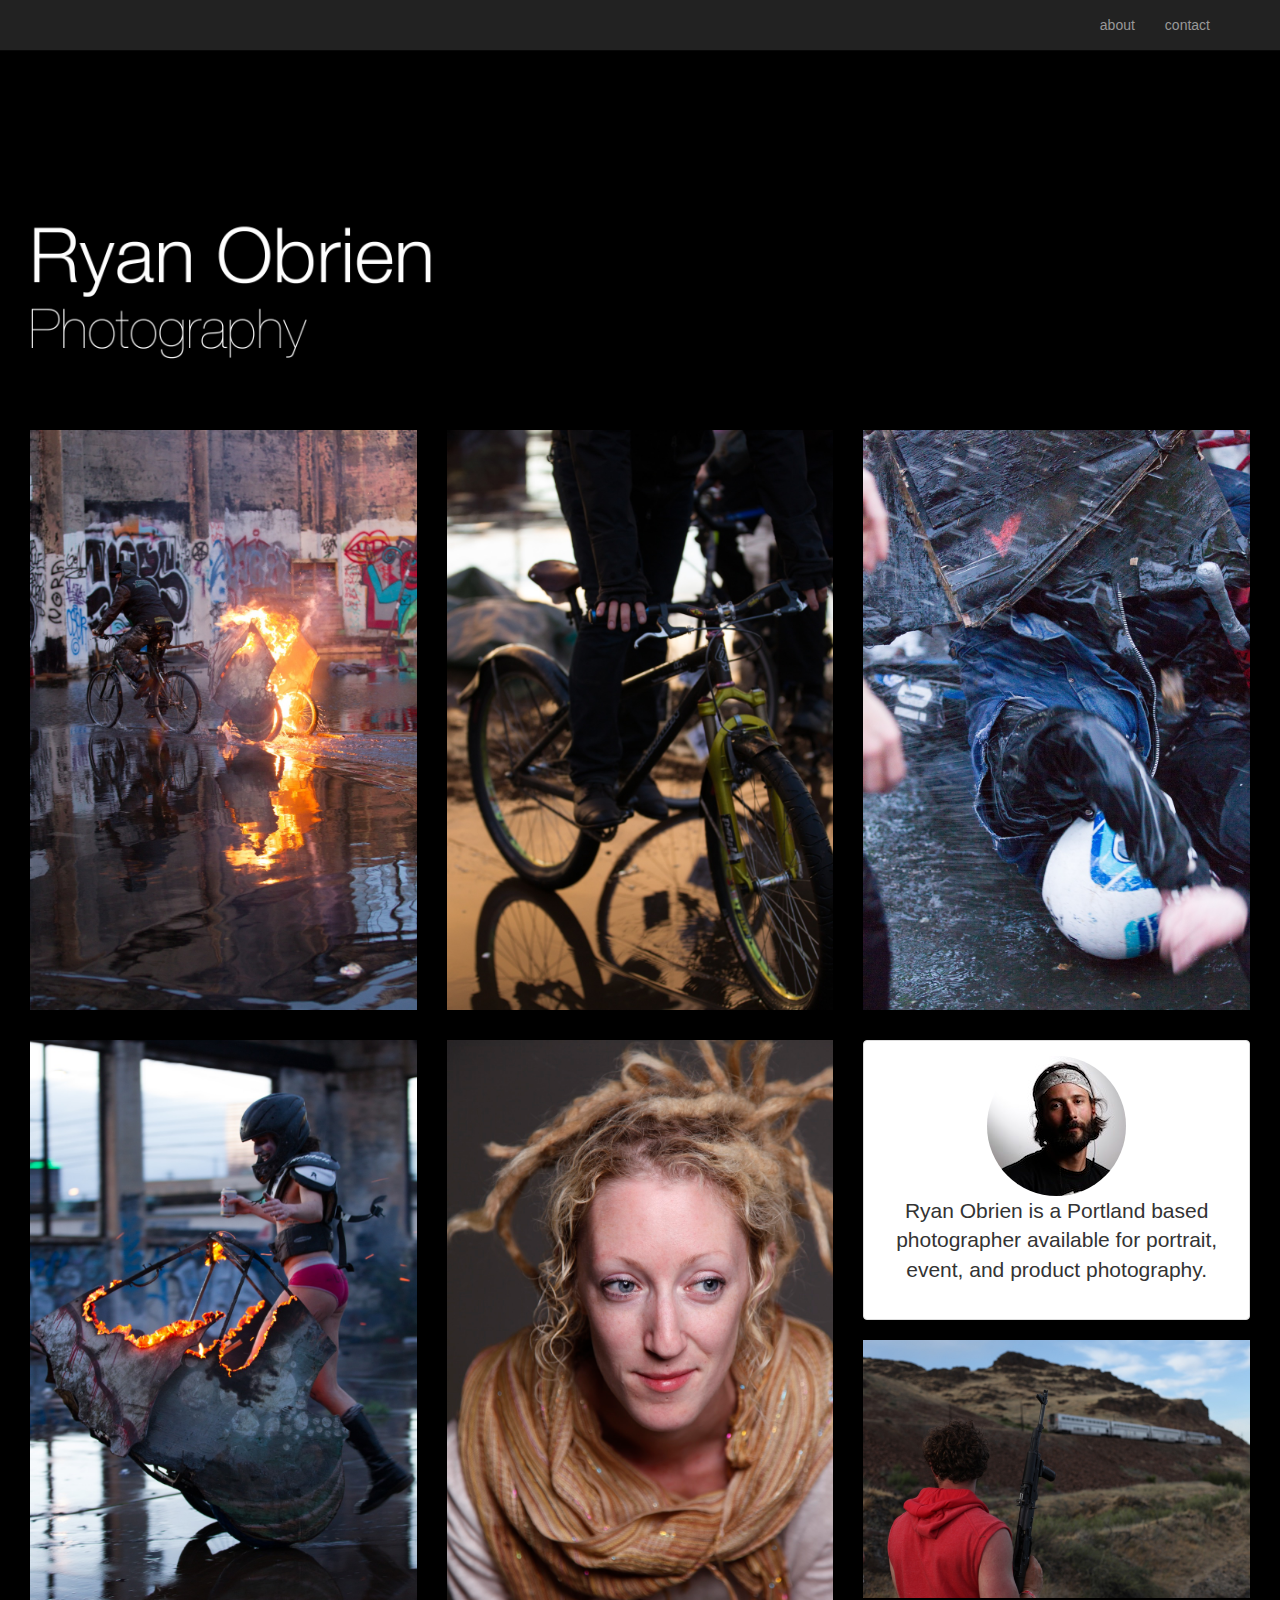
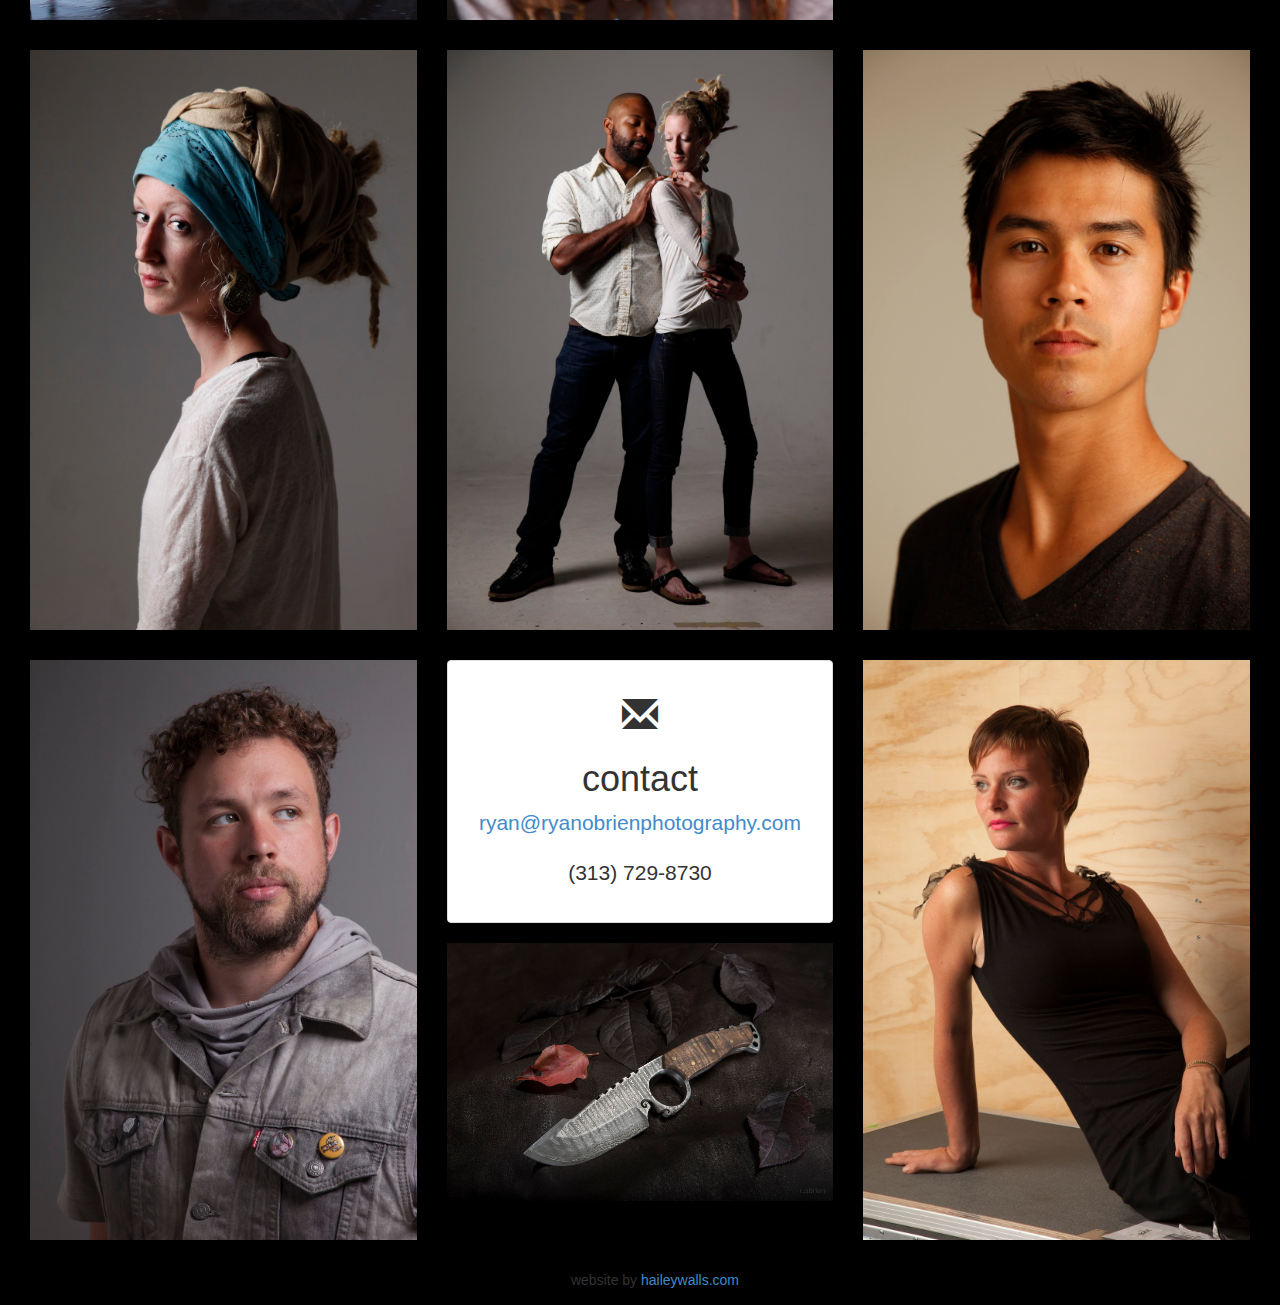
==== RyanObrienWebsite/index.html @ baf0b982 "didn't catch all case issues before" ====
<!DOCTYPE html>
<html lang="en">

<style type="text/css">


#header {
	background-image: url('images/header.jpg');
    background-size: cover;
    background-repeat: no-repeat;
    width: 100%;
   	background-position: 50% 50%;
   	margin-bottom: 15px;
   	position: relative;
}
#headerheight{
	height: 400px;
}
#header img{
	position: absolute;
	bottom: 0px;
}
#galleryimg{
	margin-bottom: 15px;
	margin-top: 15px;
}
body { background: #000000 !important;}

#footer{
	margin: 15px;
}


</style>

<head>

    <script src="https://ajax.googleapis.com/ajax/libs/jquery/1.11.0/jquery.min.js"></script>
    <script src="js/bootstrap.min.js"></script>
    <script type="text/javascript" media="only screen and (min-device-width: 481px)" src="js/smoothscroll.js"></script>
    <meta charset="utf-8">
    <meta http-equiv="X-UA-Compatible" content="IE=edge">
    <meta name="viewport" content="width=device-width, initial-scale=1">
    <link href="css/bootstrap.min.css" rel="stylesheet">


</head>
<body>

<nav class="navbar navbar-default navbar-fixed-top navbar-inverse" role="navigation">
  <div class="container">
     <ul class="nav navbar-nav navbar-right">
        <li><a href="#about" class="smoothScroll">about</a></li>
        <li><a href="#contact" class="smoothScroll">contact</a></li>
    </ul>
  </div>
</nav>

<div class="container-fluid">
	<div class="row">
		<div id="header">
			<div id="headerheight">
				<img src="images/ryanobrienlogo.png" height="200">
			</div>
		</div>
	</div>

	<div class="row">
		<div class="container-fluid">
			<div id="galleryimg" class="col-md-4">
				<img src="images/gallery1.jpg" class="img-responsive">
			</div>
			<div id="galleryimg" class="col-md-4">
				<img src="images/gallery2.jpg" class="img-responsive">
			</div>	
			<div id="galleryimg" class="col-md-4">
				<img src="images/gallery3.jpg" class="img-responsive">
			</div>	
		</div>	
	</div>

	<div class="row">
		<div class="container-fluid">
			<div id="galleryimg" class="col-md-4">
				<img src="images/gallery4.jpg" class="img-responsive">
			</div>	
			<div id="galleryimg" class="col-md-4">
				<img src="images/gallery5.jpg" class="img-responsive">
			</div>	
			<div id="galleryimg" class="col-md-4">
				<div class="panel panel-default">
					<div id="about" class="panel-body text-center">
						<img src="images/aboutphoto.JPG" class="img-circle">
   						<p class="lead">Ryan Obrien is a Portland based photographer available for portrait, event, and product photography.</p>
 					 </div>
				</div>
				<img src="images/gallery11.JPG" class="img-responsive"> 
			</div>
		</div>	
	</div>		
	<div class="row">
		<div class="container-fluid">	
			<div id="galleryimg" class="col-md-4">
				<img src="images/gallery6.JPG" class="img-responsive">
			</div>		
			<div id="galleryimg" class="col-md-4">
				<img src="images/gallery7.JPG" class="img-responsive">
			</div>	
			<div id="galleryimg" class="col-md-4">
				<img src="images/gallery8.JPG" class="img-responsive">
			</div>	
		</div>	
	</div>							
	<div class="row">
		<div class="container-fluid">	
			<div id="galleryimg" class="col-md-4">
				<img src="images/gallery9.jpg" class="img-responsive">
			</div>		
			<div id="galleryimg" class="col-md-4">
				<div class="panel panel-default">
					<div id="contact" class="panel-body text-center">
						<h1><span class="glyphicon glyphicon-envelope"></span></h1>
   						<h1>contact</h1>
   						<p class="lead"><a href="mailto:ryan@ryanobrienphotography.com">ryan@ryanobrienphotography.com</a></p>
   						<p class="lead">(313) 729-8730</p> 
 					 </div>
				</div>
				<img src="images/gallery12.jpg" class="img-responsive"> 
			</div>
			<div id="galleryimg" class="col-md-4">
				<img src="images/gallery14.jpg" class="img-responsive">
			</div>	
		</div>	
	</div>	
	<div class="row">			
		<div id="footer" class="col-md-12 text-center">website by <a href="http://www.haileywalls.com">haileywalls.com</a></div>
	</div>
	
</div>
</div>



</body>
</html>
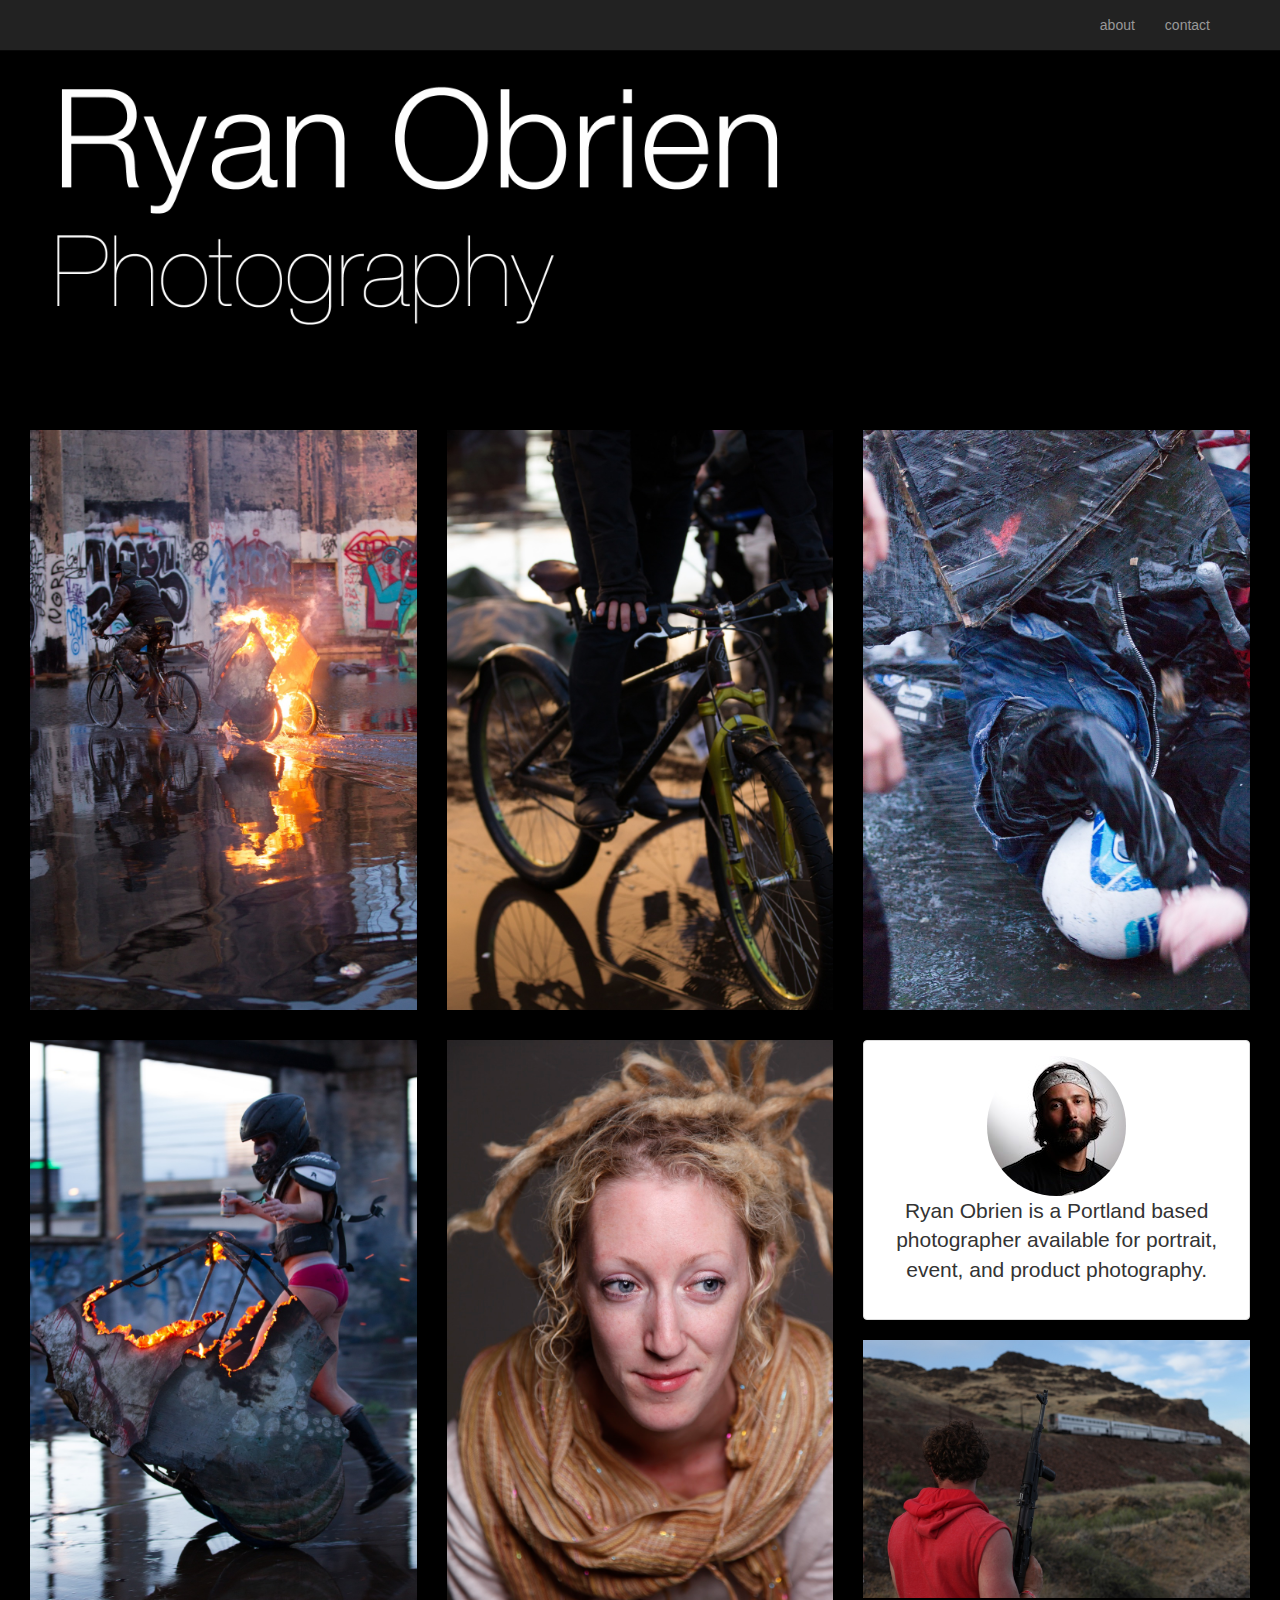
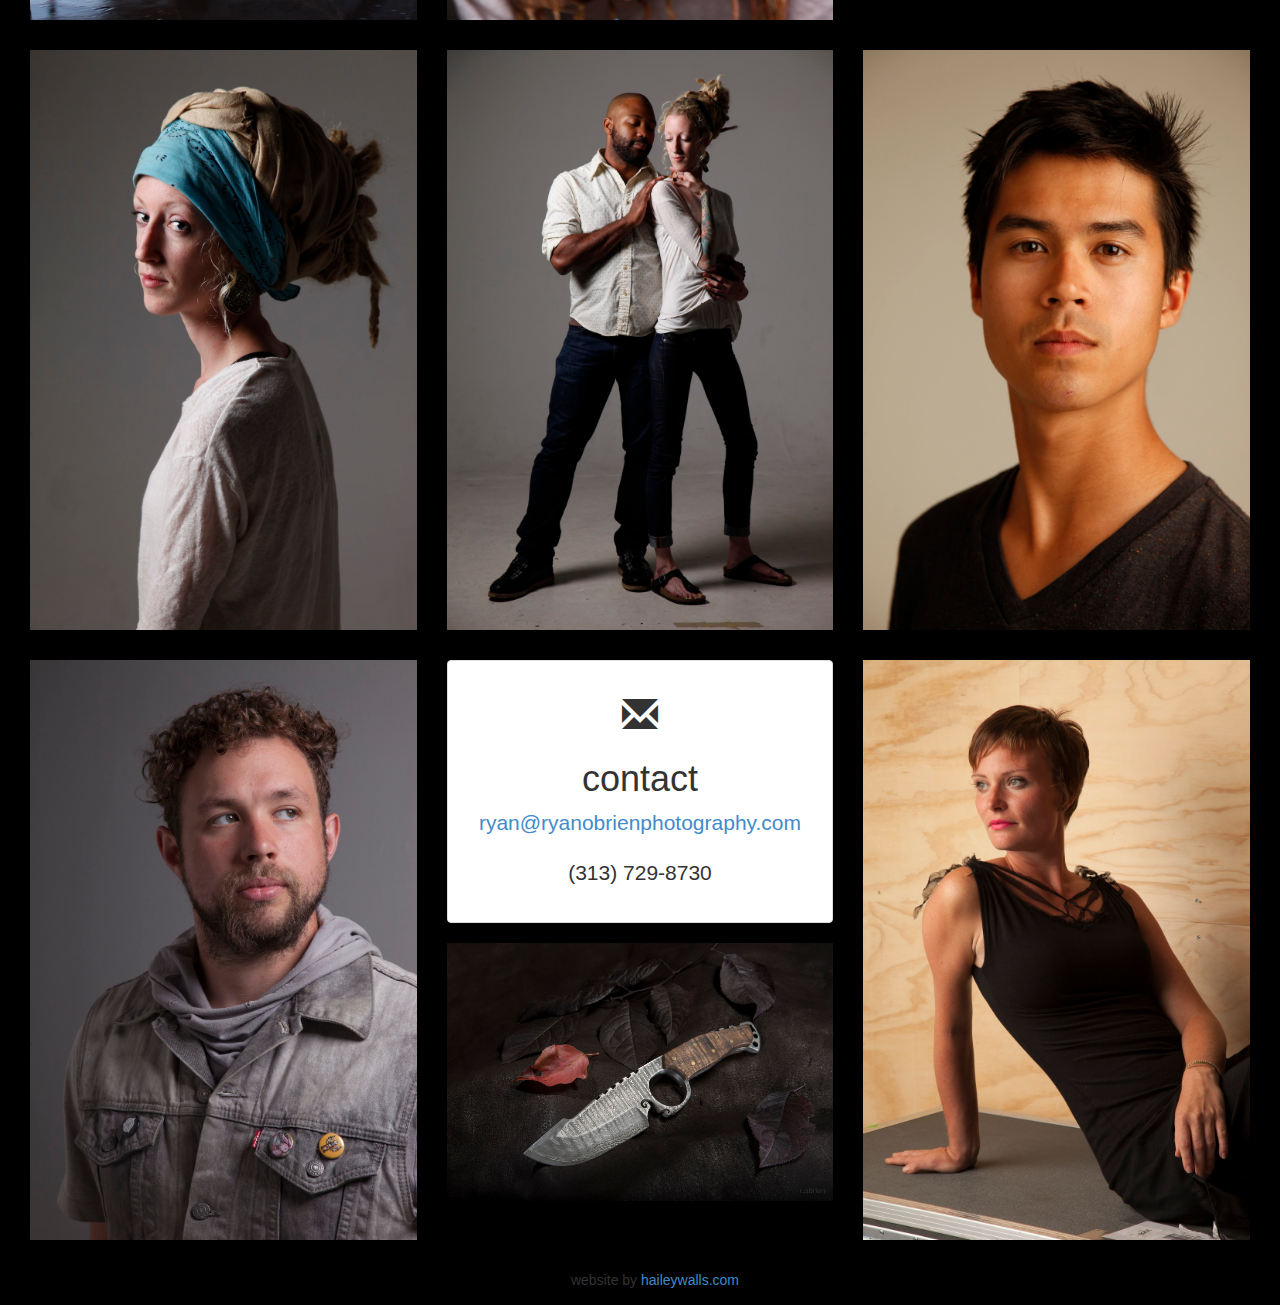
==== commit 369fdef9: "made name responsive" ====
--- a/RyanObrienWebsite/index.html
+++ b/RyanObrienWebsite/index.html
@@ -60,7 +60,7 @@
 	<div class="row">
 		<div id="header">
 			<div id="headerheight">
-				<img src="images/ryanobrienlogo.png" height="200">
+				<img src="images/ryanobrienlogo.png" height="200" class="img-responsive">
 			</div>
 		</div>
 	</div>
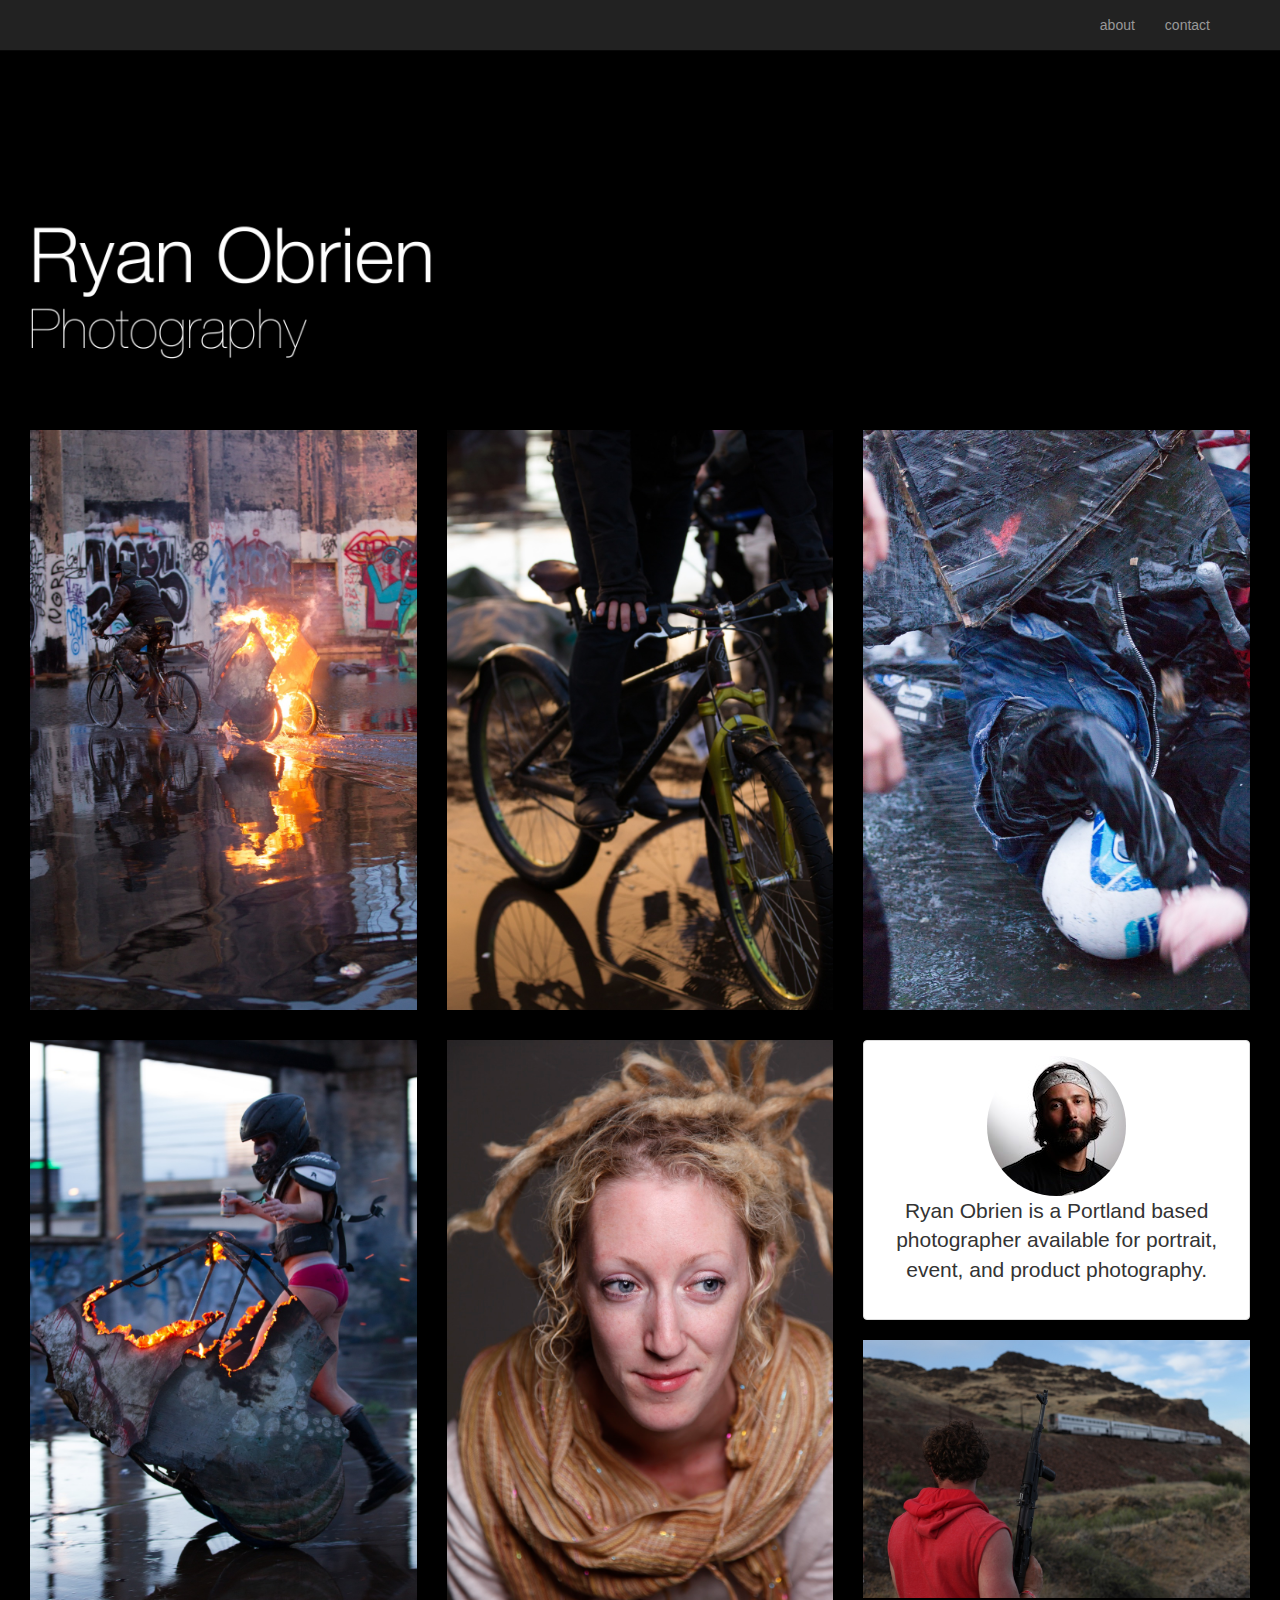
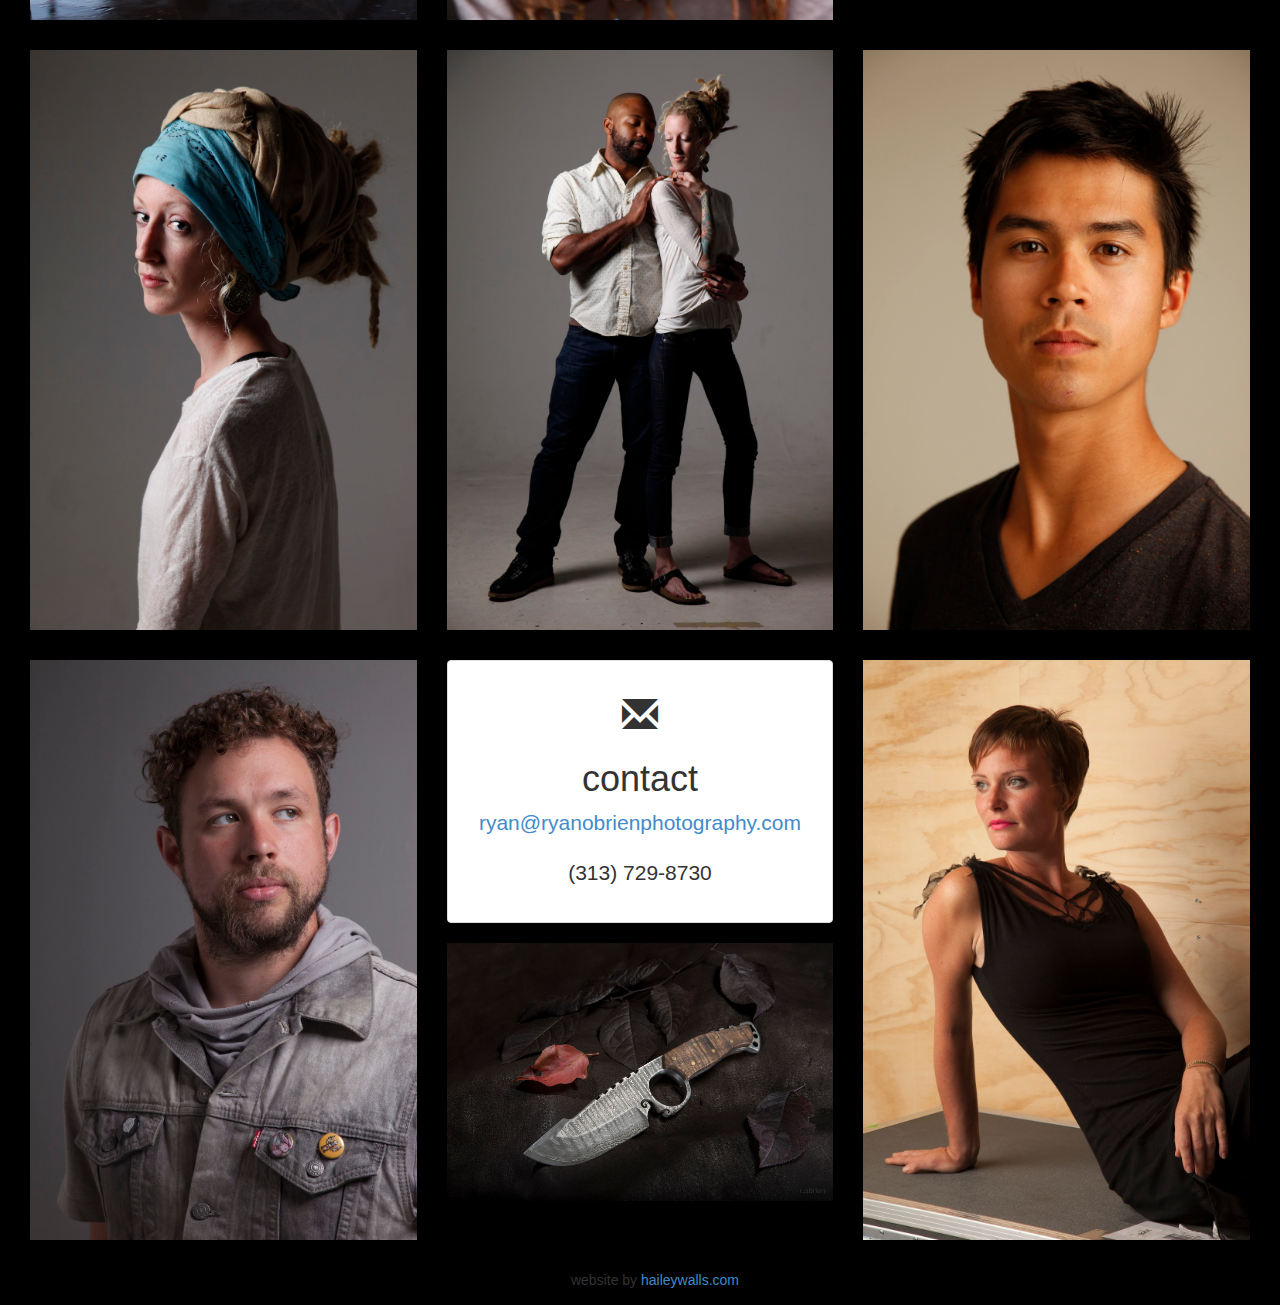
==== commit 40a015cf: "added max height to logo in header" ====
--- a/RyanObrienWebsite/index.html
+++ b/RyanObrienWebsite/index.html
@@ -19,6 +19,7 @@
 #header img{
 	position: absolute;
 	bottom: 0px;
+	max-height: 200px;
 }
 #galleryimg{
 	margin-bottom: 15px;
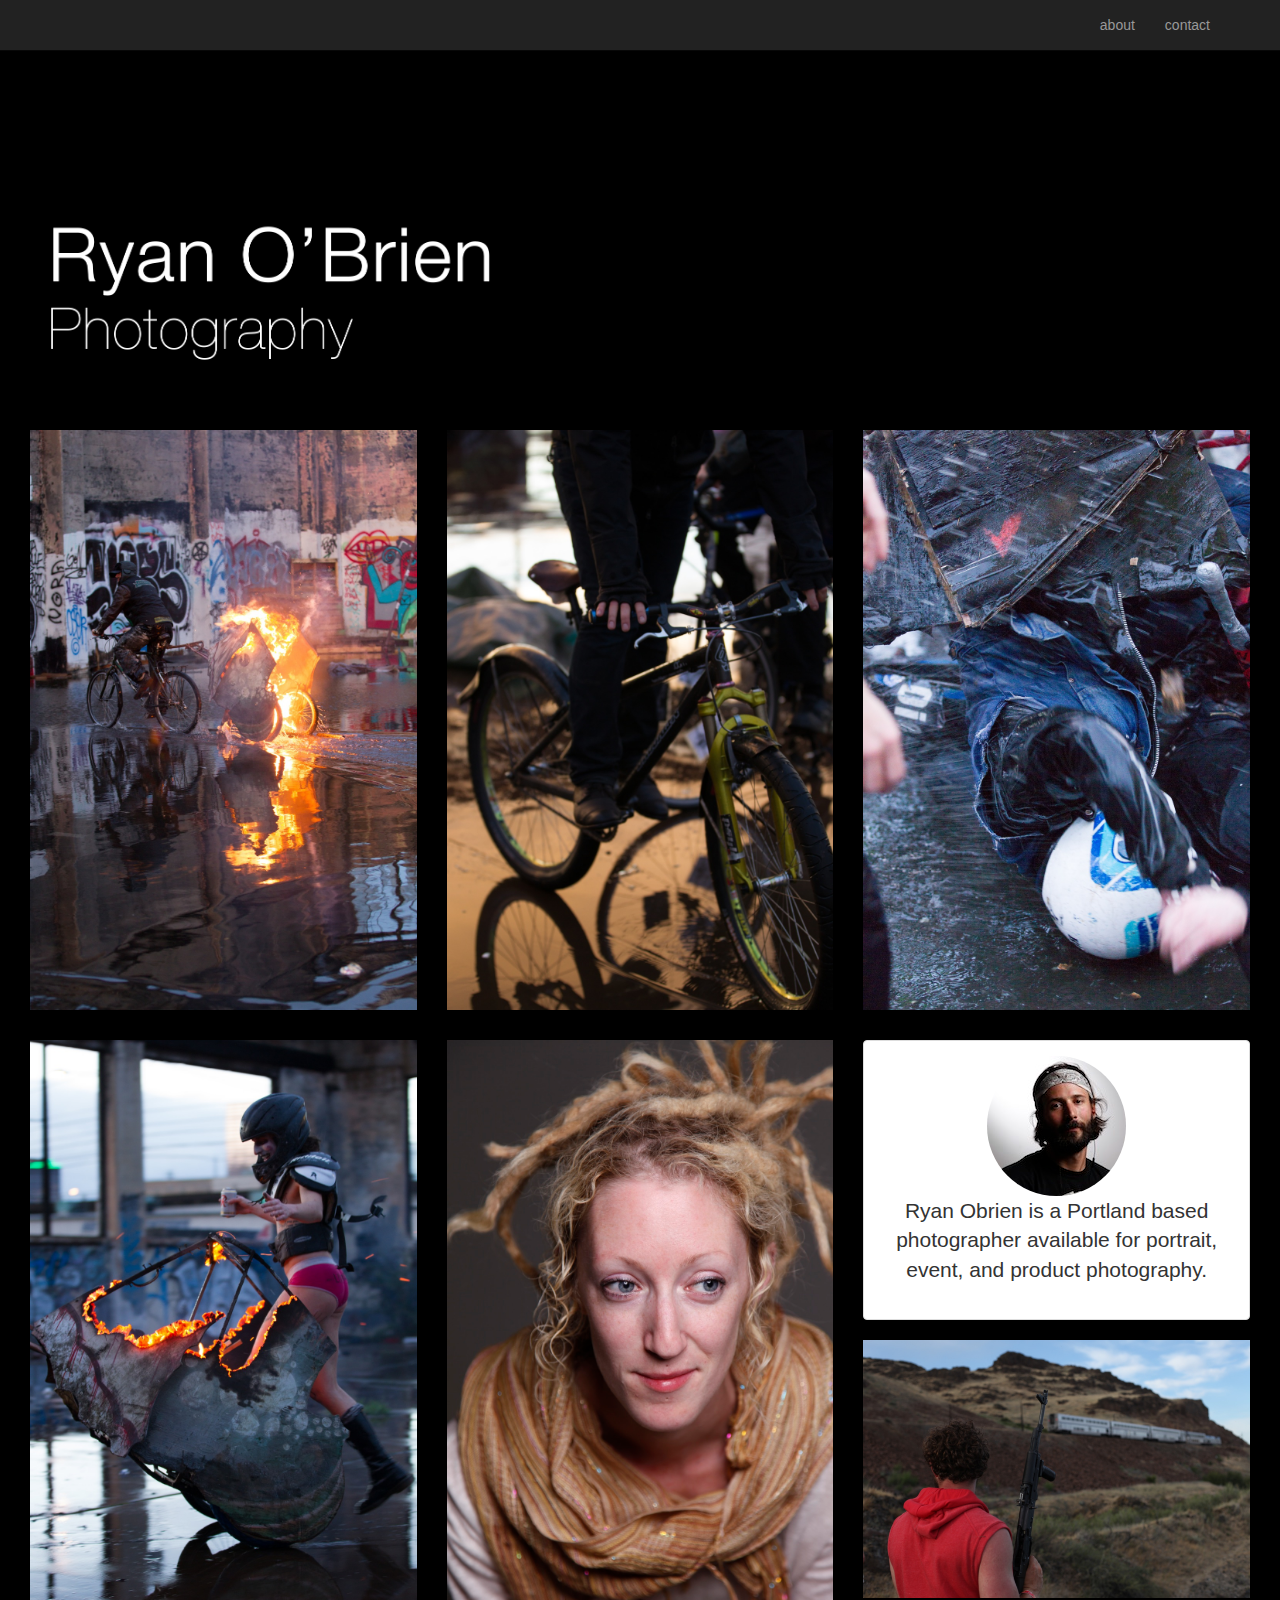
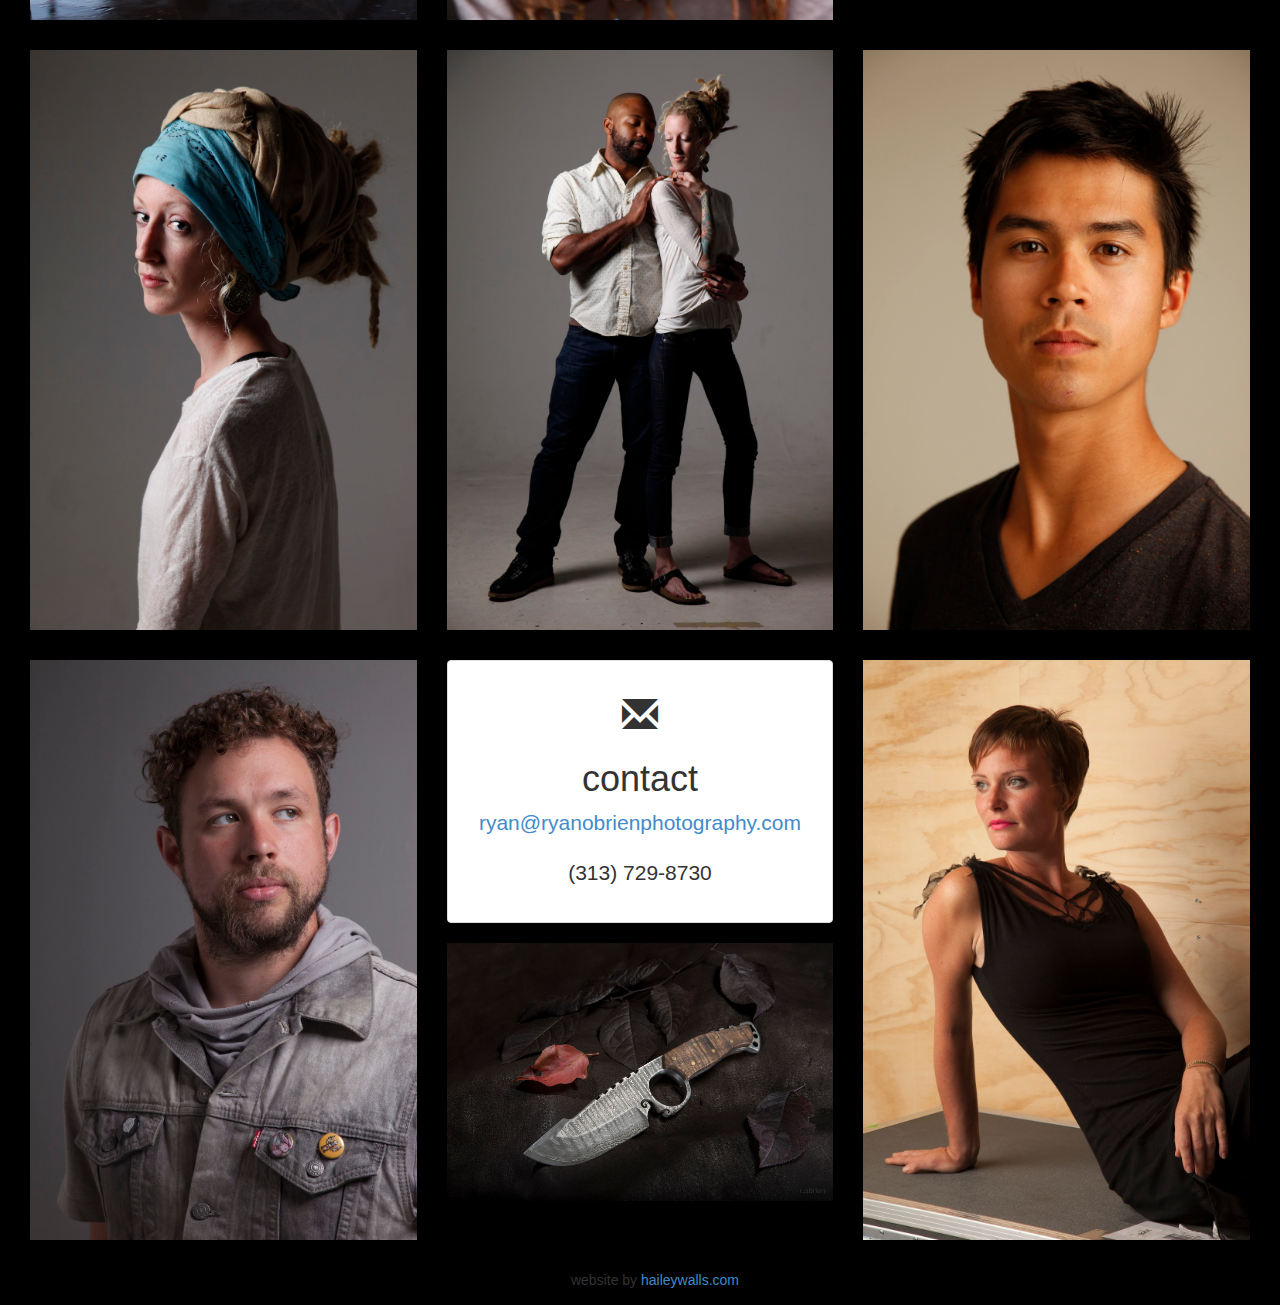
==== commit ca90bf19: "trying to fix glitch with logo not updating" ====
--- a/RyanObrienWebsite/index.html
+++ b/RyanObrienWebsite/index.html
@@ -61,7 +61,7 @@
 	<div class="row">
 		<div id="header">
 			<div id="headerheight">
-				<img src="images/ryanobrienlogo.png" height="200" class="img-responsive">
+				<img src="images/ryanobrienlogo1.png" height="200" class="img-responsive">
 			</div>
 		</div>
 	</div>
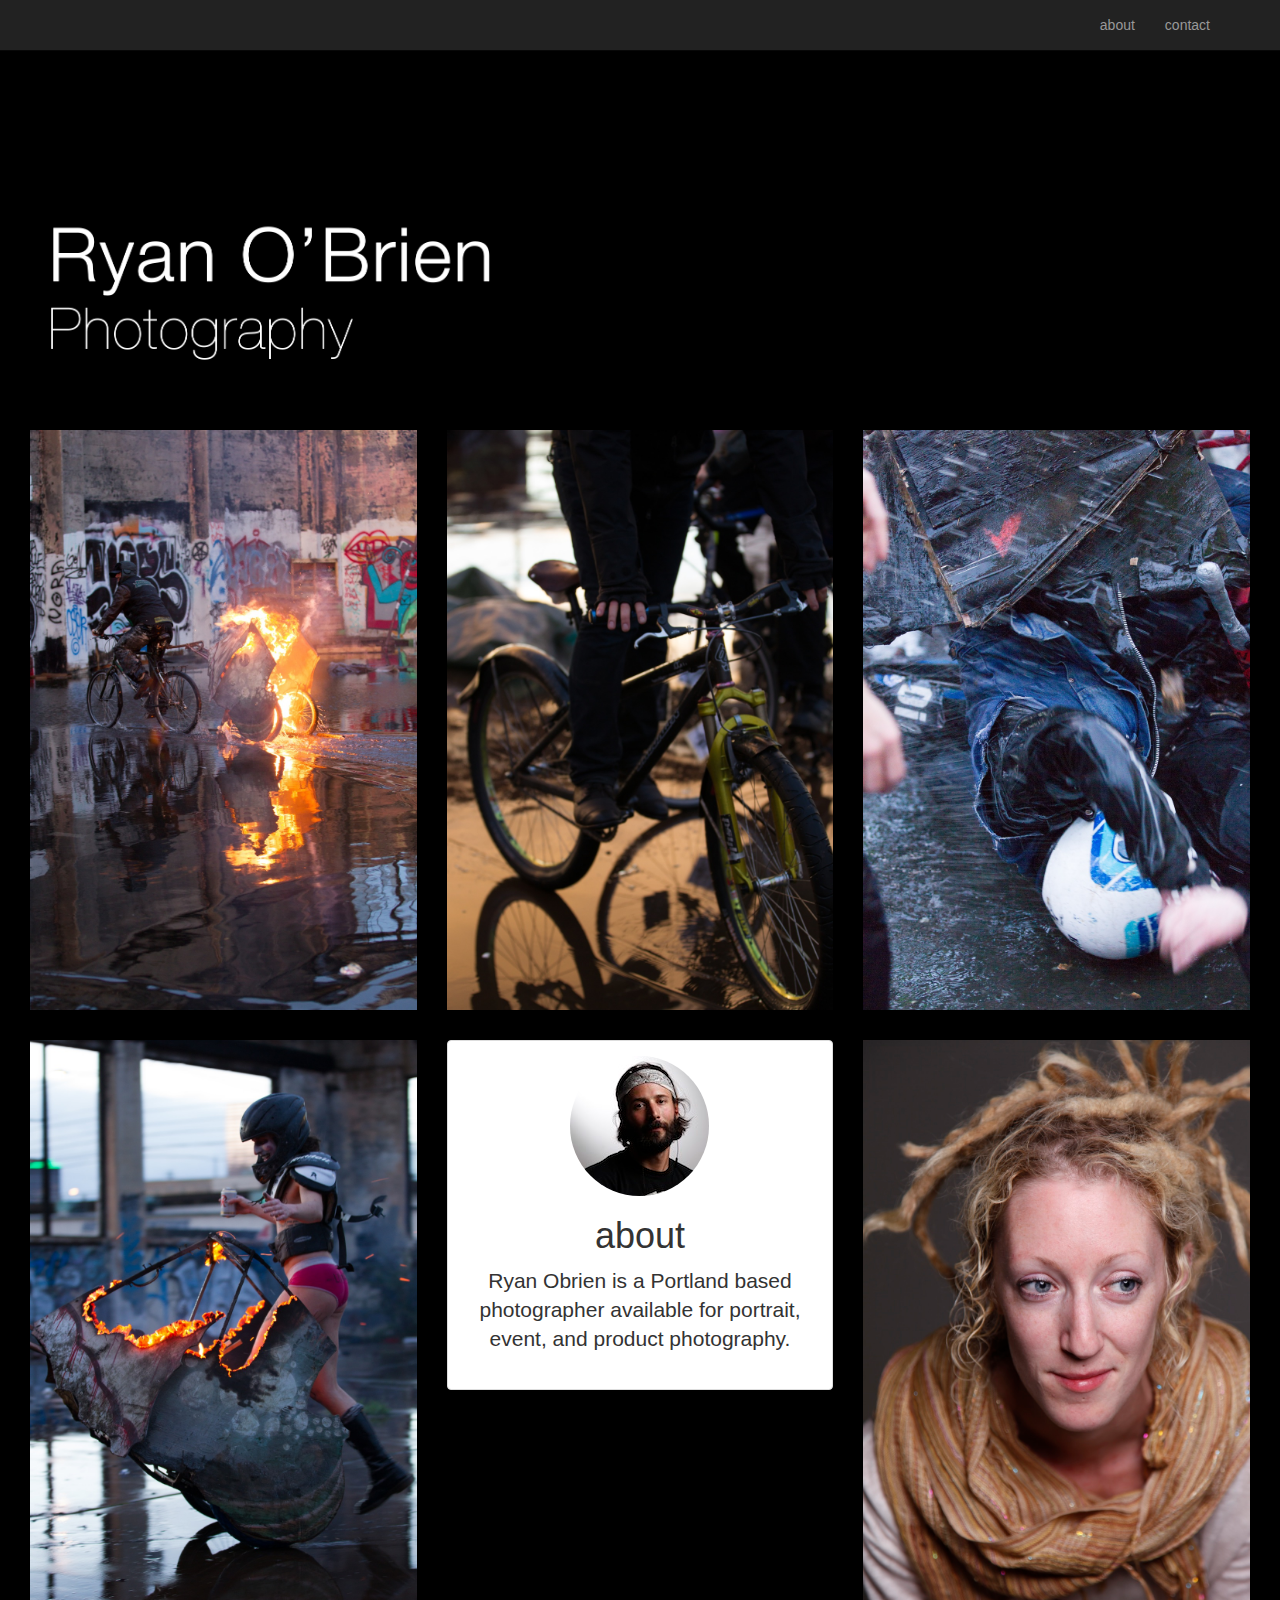
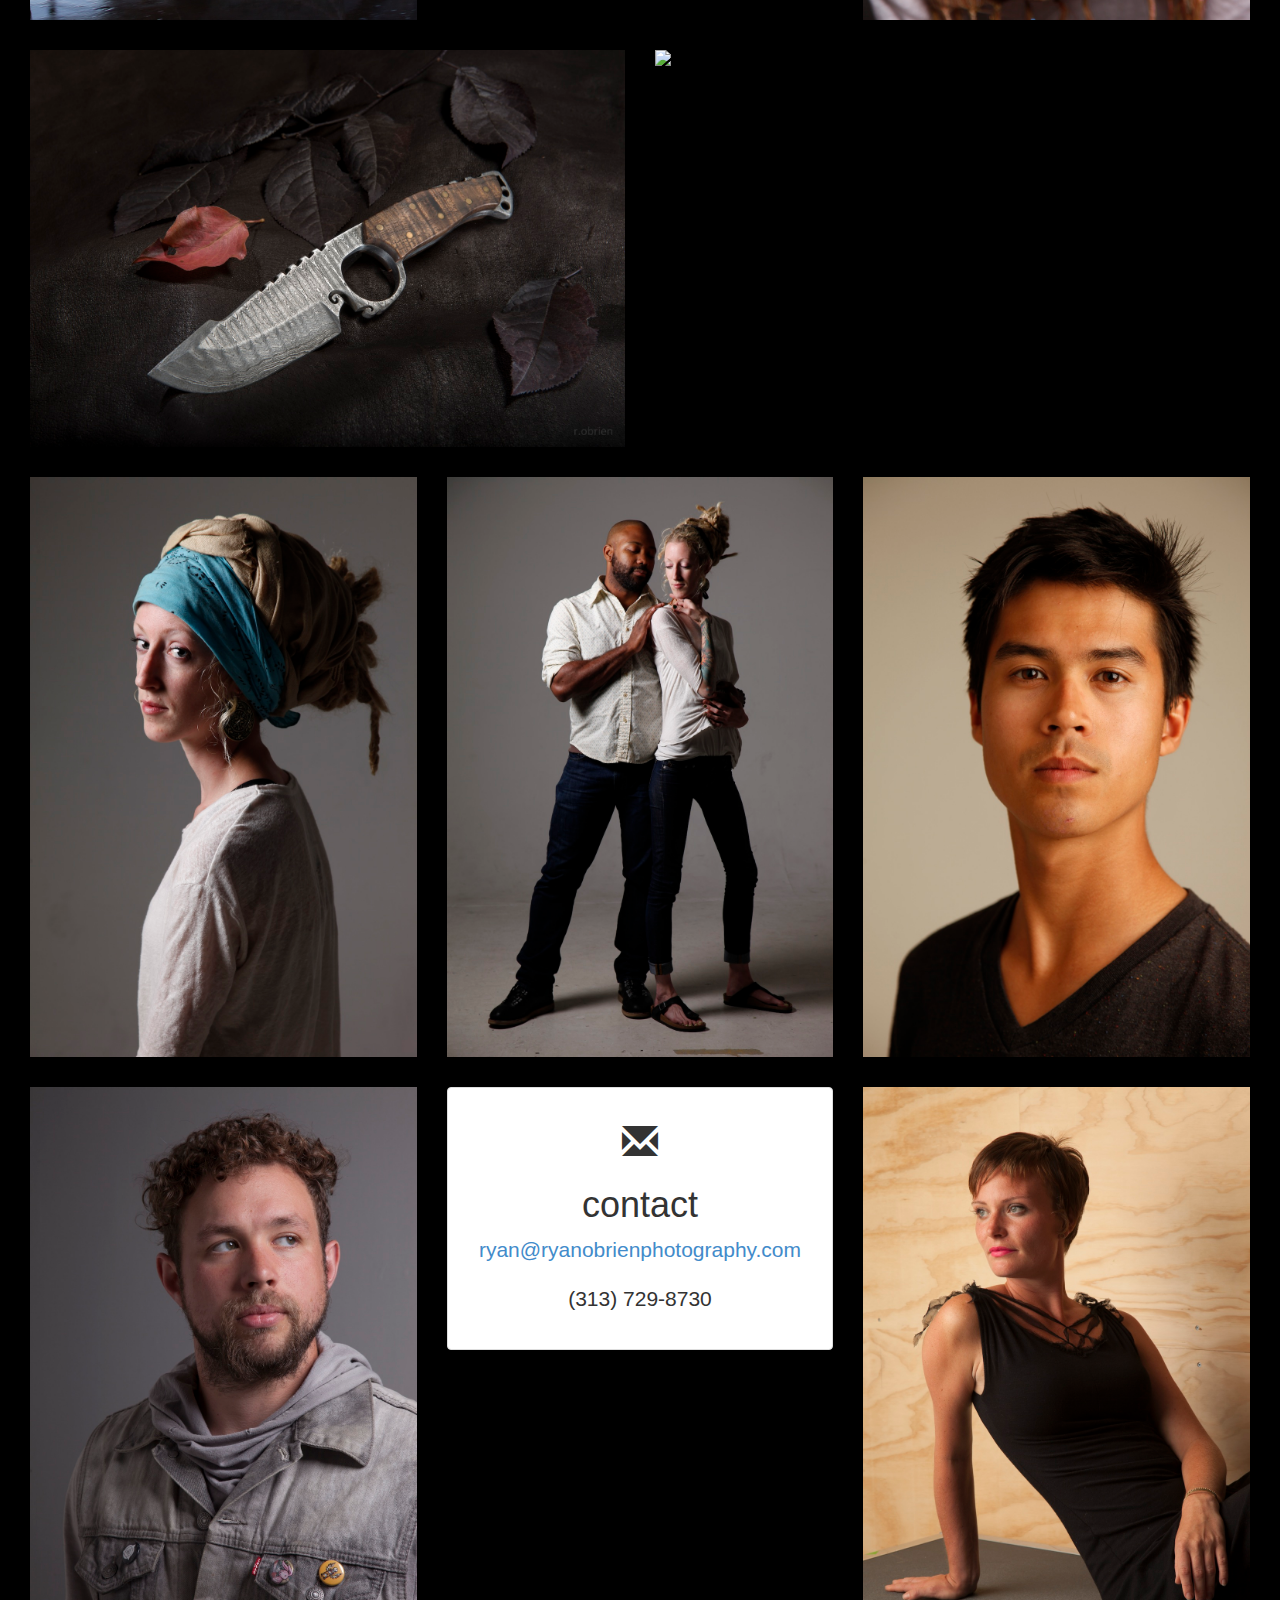
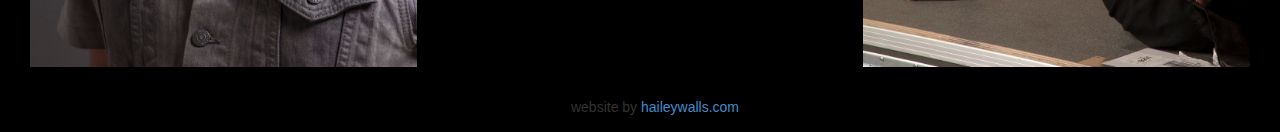
==== commit fd15a6c7: "fixed nav bar hiding content on anchor scroll" ====
--- a/RyanObrienWebsite/index.html
+++ b/RyanObrienWebsite/index.html
@@ -30,7 +30,12 @@
 #footer{
 	margin: 15px;
 }
-
+a.anchor{
+	display: block; 
+	position: relative; 
+	top: -90px; 
+	visibility: hidden;
+}
 
 </style>
 
@@ -86,19 +91,32 @@
 				<img src="images/gallery4.jpg" class="img-responsive">
 			</div>	
 			<div id="galleryimg" class="col-md-4">
+				<div class="panel panel-default">
+					<div class="panel-body text-center">
+						<a id="about" class="anchor"></a>
+						<img src="images/aboutphoto.JPG" class="img-circle">
+						<h1>about</h1>
+   						<p class="lead">Ryan Obrien is a Portland based photographer available for portrait, event, and product photography.</p>
+ 					</div>
+				</div>
+			</div>
+			<div id="galleryimg" class="col-md-4">
 				<img src="images/gallery5.jpg" class="img-responsive">
 			</div>	
-			<div id="galleryimg" class="col-md-4">
-				<div class="panel panel-default">
-					<div id="about" class="panel-body text-center">
-						<img src="images/aboutphoto.JPG" class="img-circle">
-   						<p class="lead">Ryan Obrien is a Portland based photographer available for portrait, event, and product photography.</p>
- 					 </div>
-				</div>
-				<img src="images/gallery11.JPG" class="img-responsive"> 
-			</div>
 		</div>	
-	</div>		
+	</div>	
+
+	<div class="row">
+		<div class="container-fluid">
+			<div id="galleryimg" class="col-md-6">
+				<img src="images/gallery12.jpg" class="img-responsive">
+			</div>	
+			<div id="galleryimg" class="col-md-6">
+				<img src="images/gallery11.jpg" class="img-responsive">
+			</div>	
+		</div>	
+	</div>
+
 	<div class="row">
 		<div class="container-fluid">	
 			<div id="galleryimg" class="col-md-4">
@@ -119,14 +137,14 @@
 			</div>		
 			<div id="galleryimg" class="col-md-4">
 				<div class="panel panel-default">
-					<div id="contact" class="panel-body text-center">
+					<div class="panel-body text-center">
+						<a id="contact" class="anchor"></a>
 						<h1><span class="glyphicon glyphicon-envelope"></span></h1>
    						<h1>contact</h1>
    						<p class="lead"><a href="mailto:ryan@ryanobrienphotography.com">ryan@ryanobrienphotography.com</a></p>
    						<p class="lead">(313) 729-8730</p> 
  					 </div>
 				</div>
-				<img src="images/gallery12.jpg" class="img-responsive"> 
 			</div>
 			<div id="galleryimg" class="col-md-4">
 				<img src="images/gallery14.jpg" class="img-responsive">
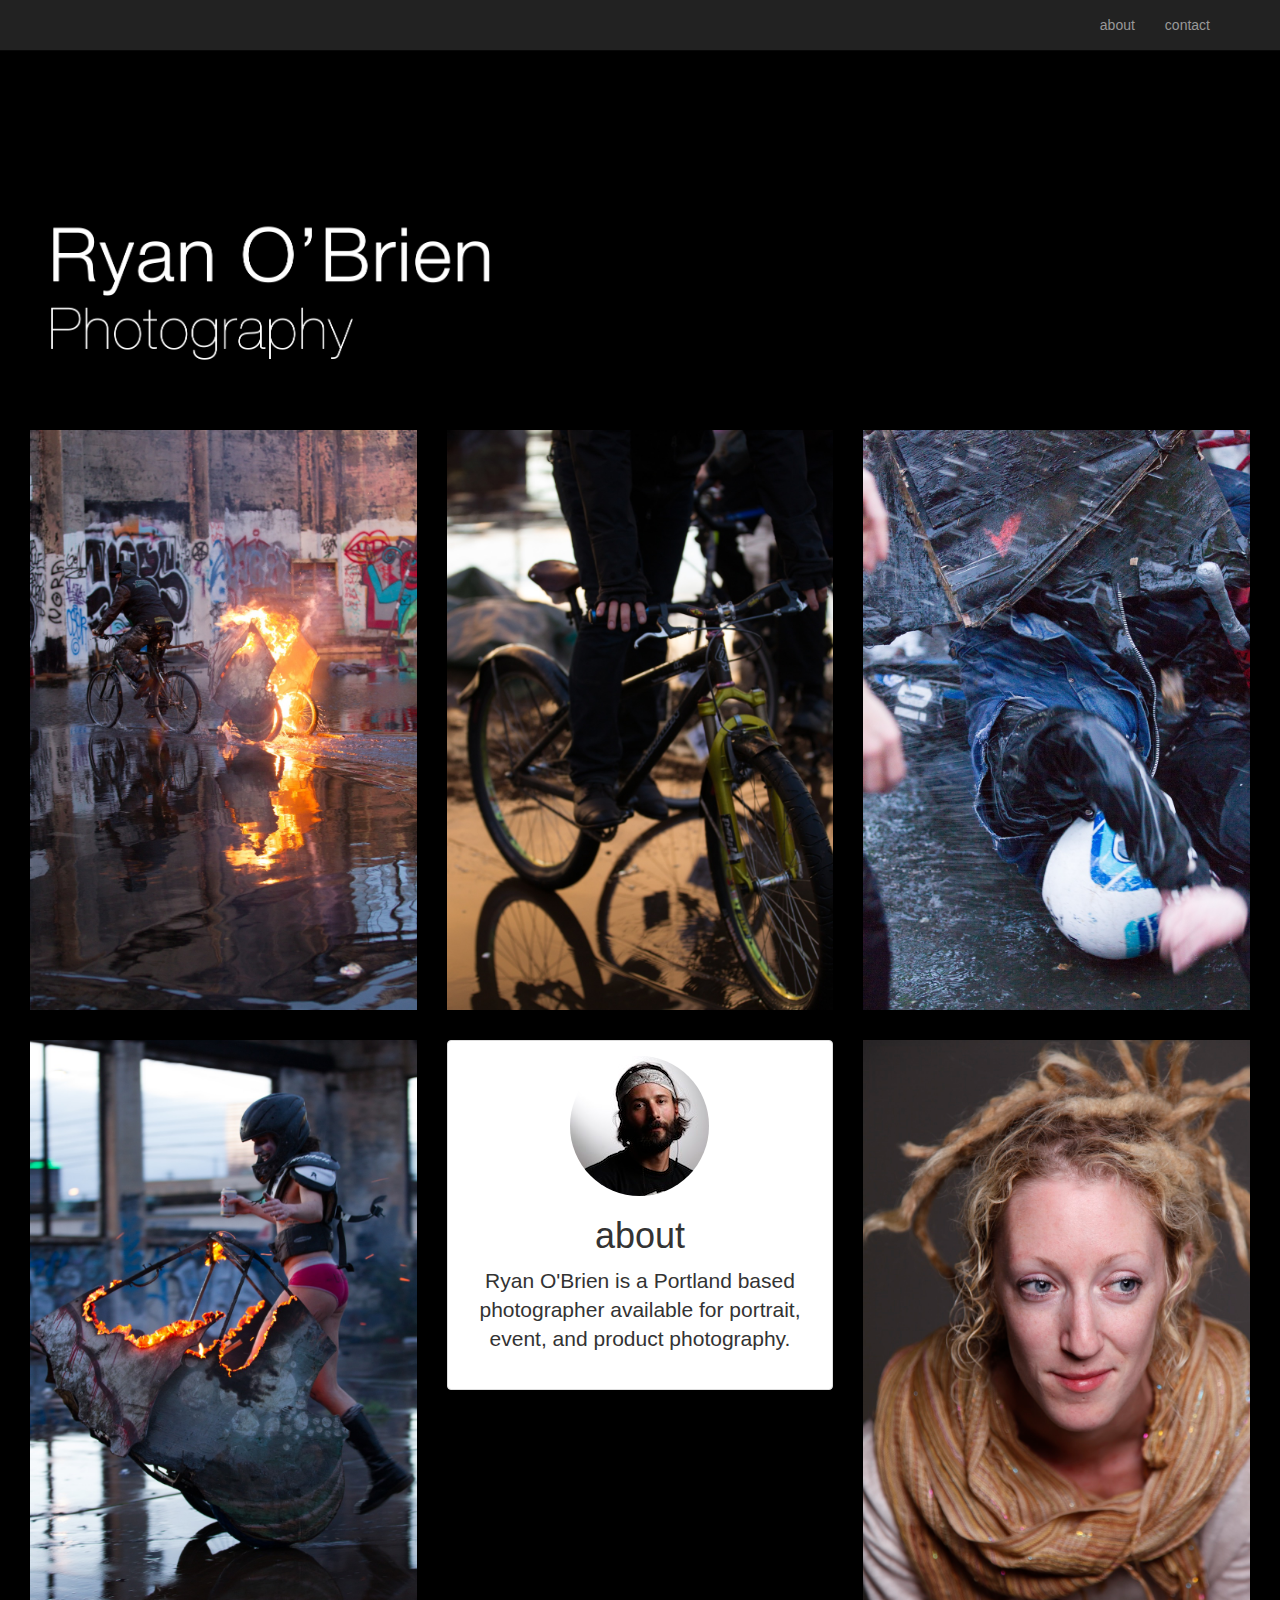
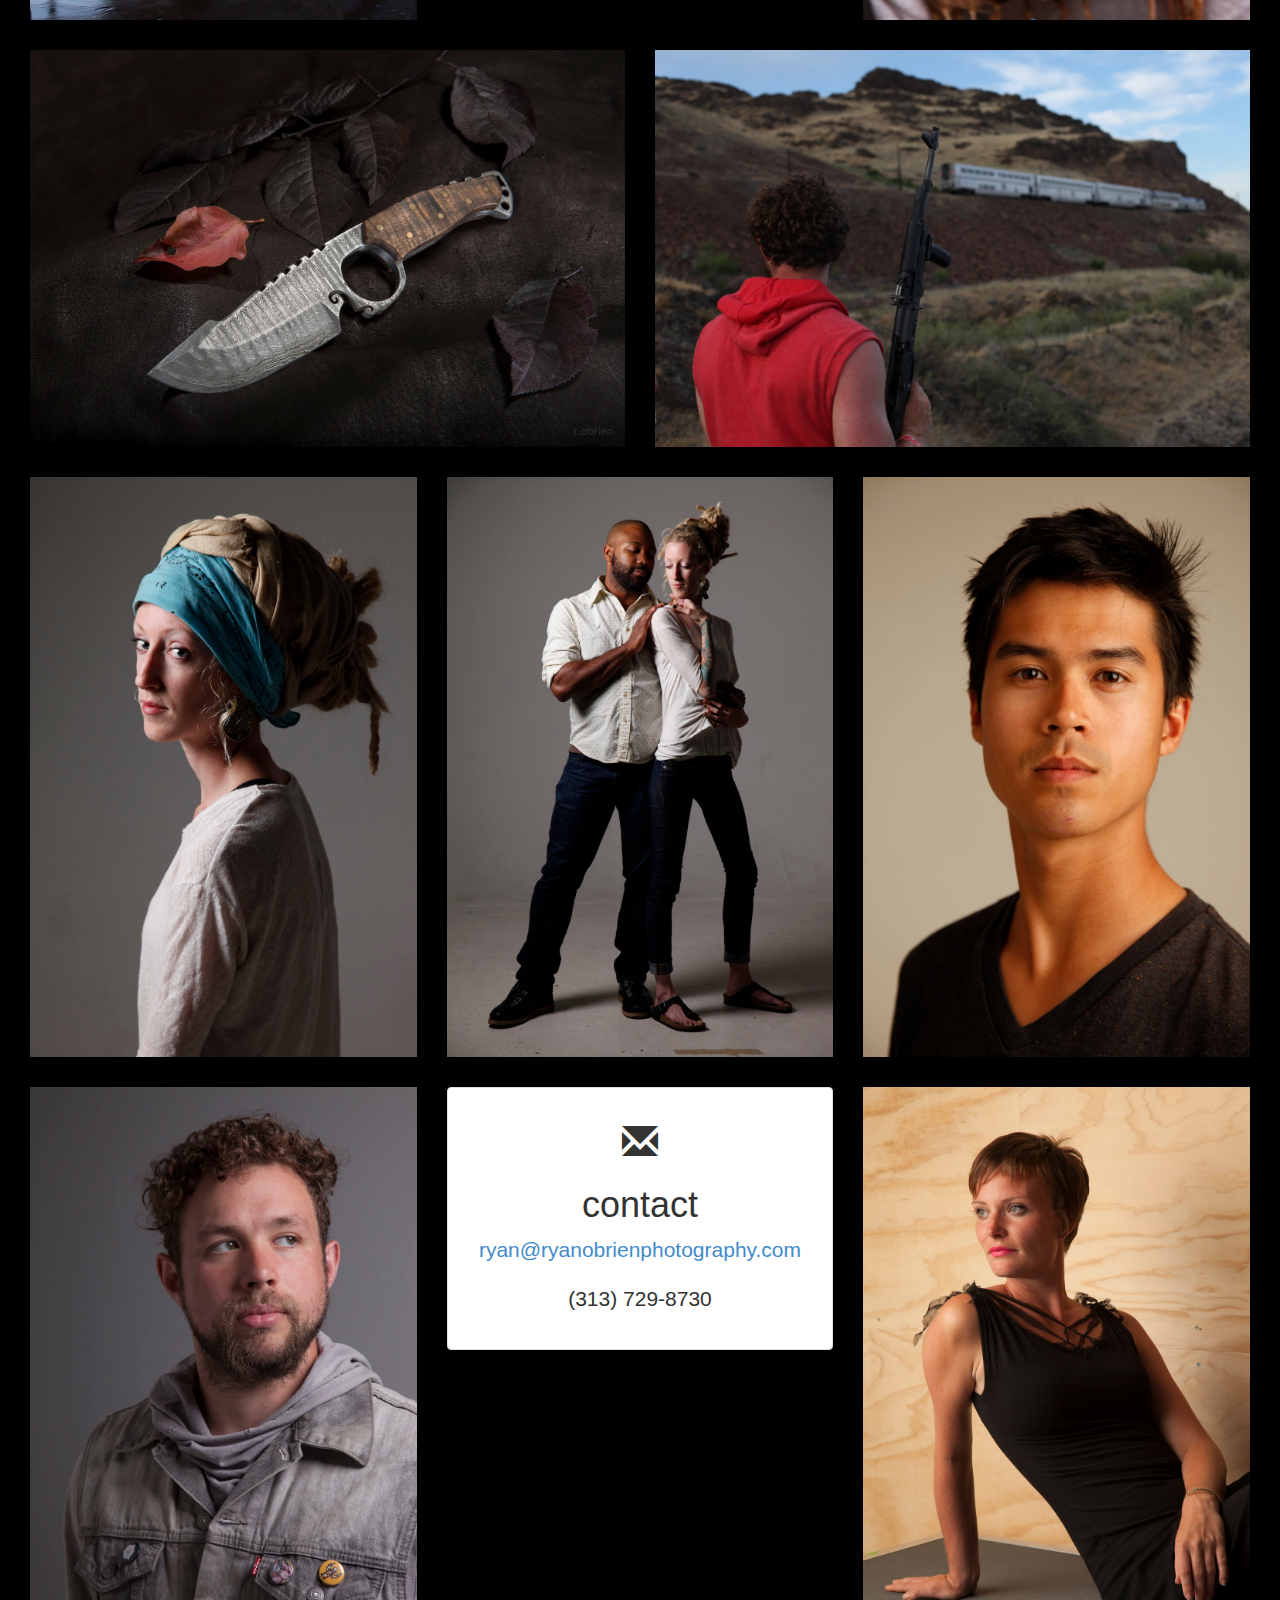
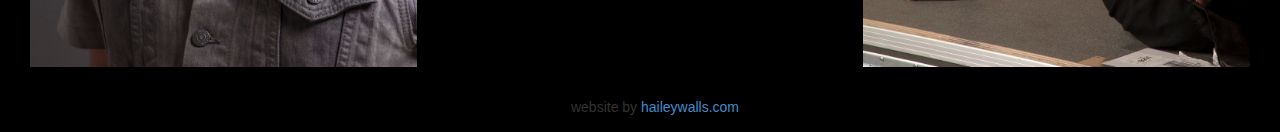
==== commit 2603f67f: "fixed spelling and broken img" ====
--- a/RyanObrienWebsite/index.html
+++ b/RyanObrienWebsite/index.html
@@ -96,7 +96,7 @@
 						<a id="about" class="anchor"></a>
 						<img src="images/aboutphoto.JPG" class="img-circle">
 						<h1>about</h1>
-   						<p class="lead">Ryan Obrien is a Portland based photographer available for portrait, event, and product photography.</p>
+   						<p class="lead">Ryan O'Brien is a Portland based photographer available for portrait, event, and product photography.</p>
  					</div>
 				</div>
 			</div>
@@ -112,7 +112,7 @@
 				<img src="images/gallery12.jpg" class="img-responsive">
 			</div>	
 			<div id="galleryimg" class="col-md-6">
-				<img src="images/gallery11.jpg" class="img-responsive">
+				<img src="images/gallery11.JPG" class="img-responsive">
 			</div>	
 		</div>	
 	</div>
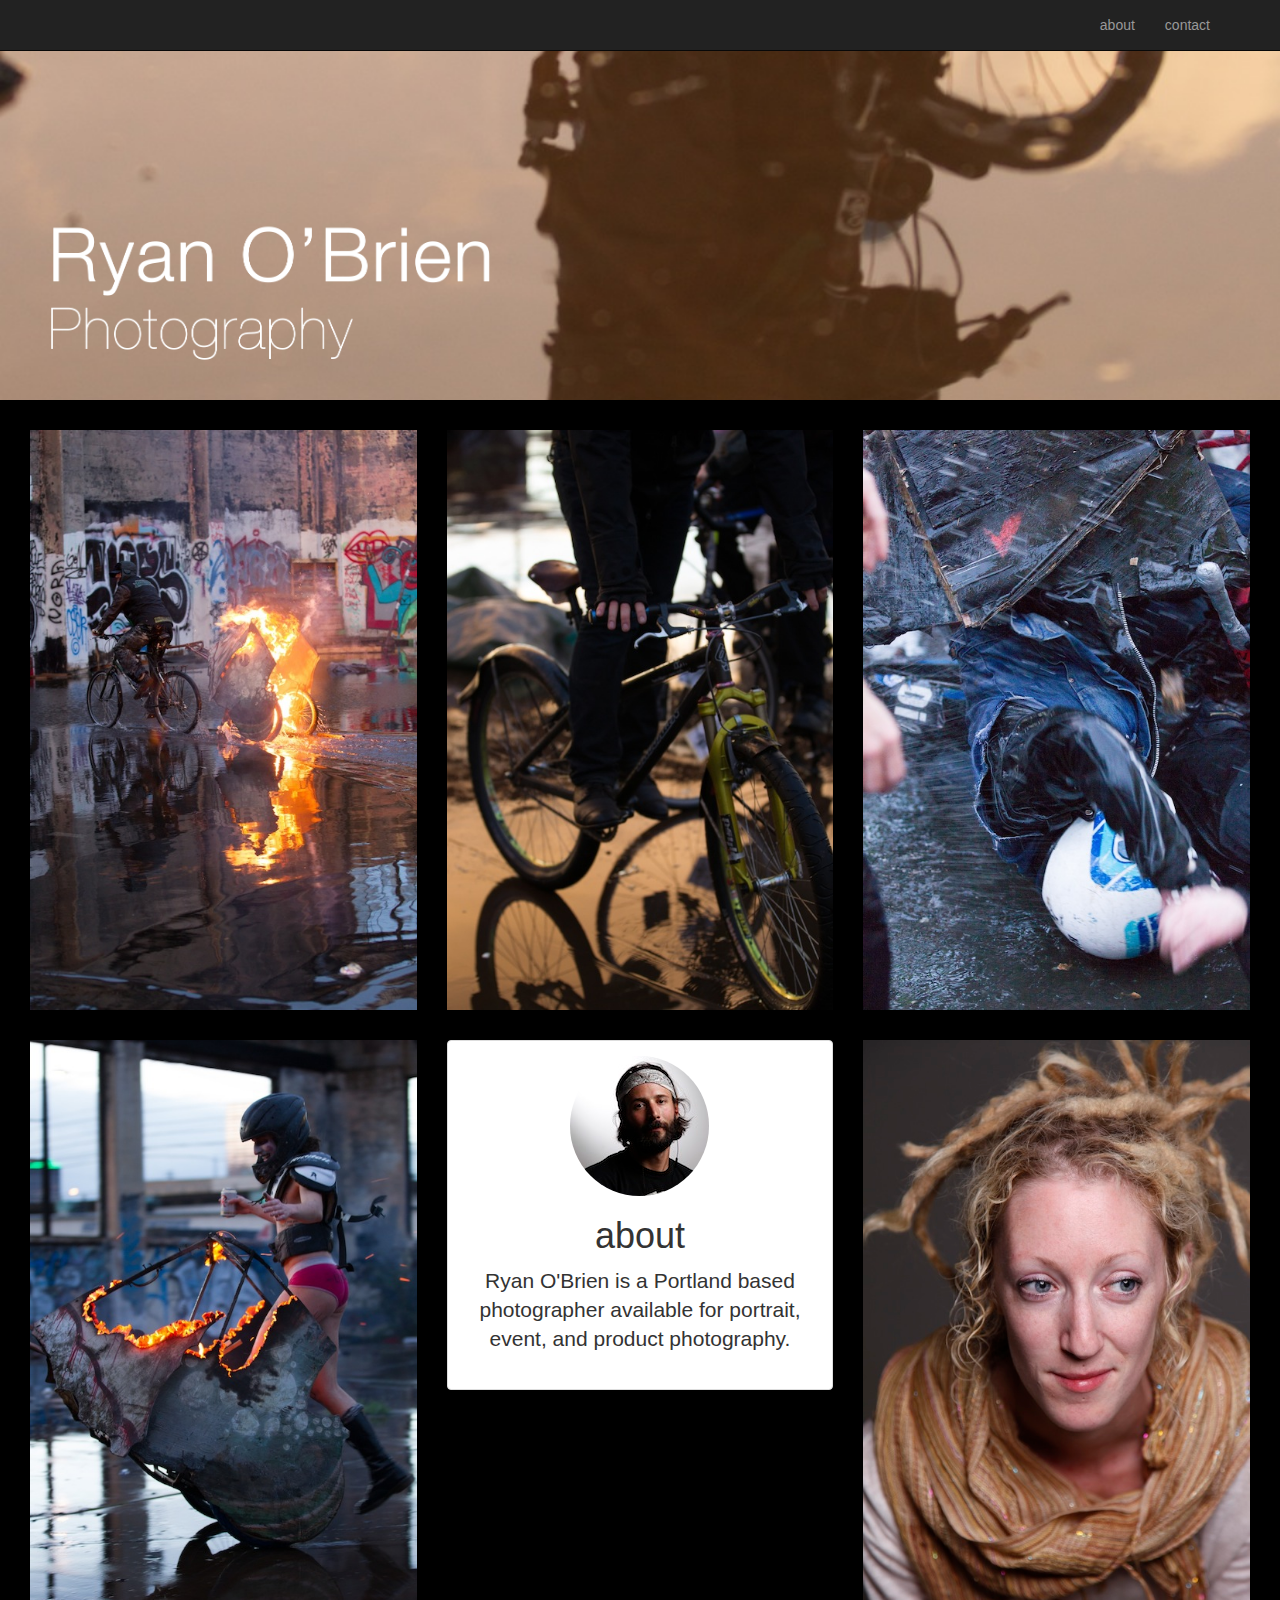
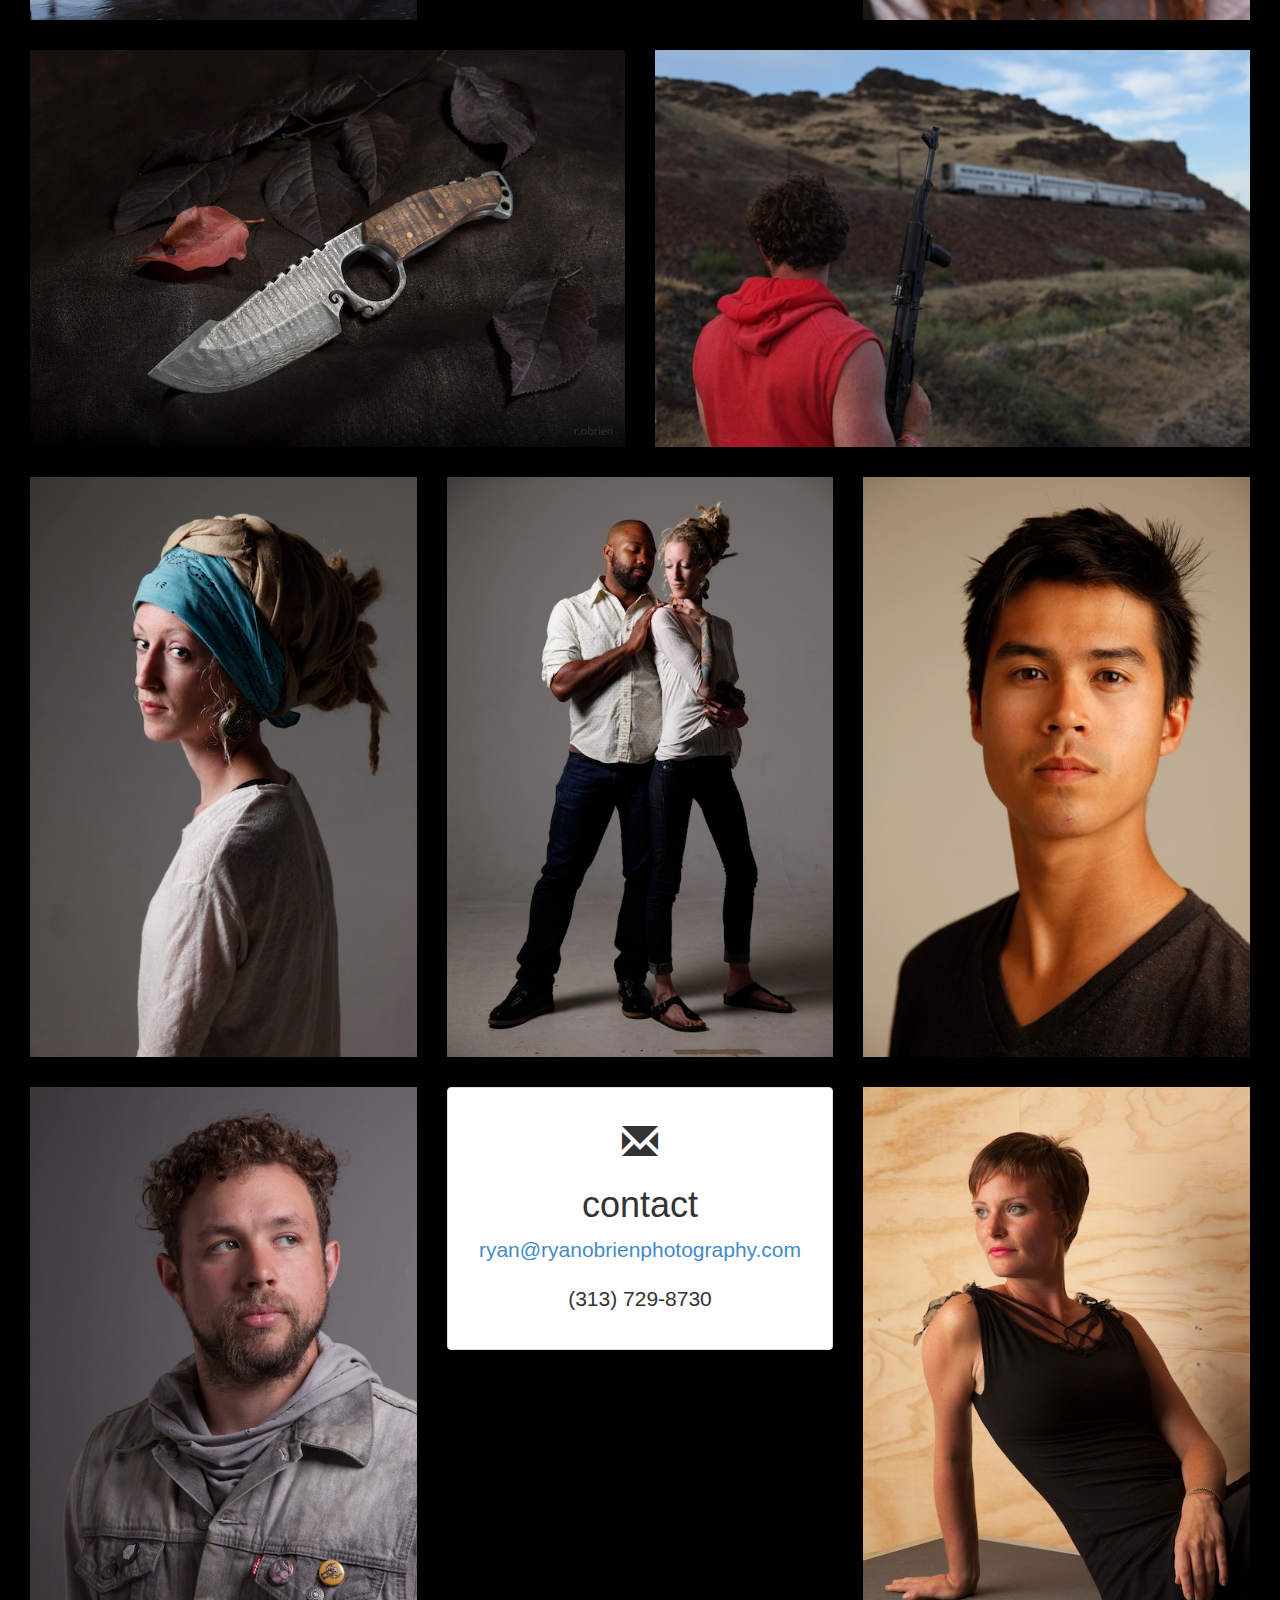
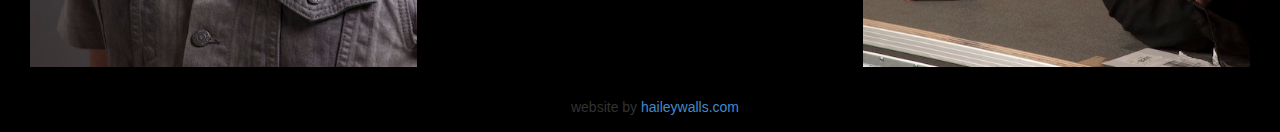
==== commit 51c83946: "made smaller versions of images" ====
--- a/RyanObrienWebsite/index.html
+++ b/RyanObrienWebsite/index.html
@@ -2,7 +2,6 @@
 <html lang="en">
 
 <style type="text/css">
-
 
 #header {
 	background-image: url('images/header.jpg');
@@ -40,7 +39,6 @@
 </style>
 
 <head>
-
     <script src="https://ajax.googleapis.com/ajax/libs/jquery/1.11.0/jquery.min.js"></script>
     <script src="js/bootstrap.min.js"></script>
     <script type="text/javascript" media="only screen and (min-device-width: 481px)" src="js/smoothscroll.js"></script>
@@ -48,9 +46,8 @@
     <meta http-equiv="X-UA-Compatible" content="IE=edge">
     <meta name="viewport" content="width=device-width, initial-scale=1">
     <link href="css/bootstrap.min.css" rel="stylesheet">
+</head>
 
-
-</head>
 <body>
 
 <nav class="navbar navbar-default navbar-fixed-top navbar-inverse" role="navigation">
@@ -74,13 +71,13 @@
 	<div class="row">
 		<div class="container-fluid">
 			<div id="galleryimg" class="col-md-4">
-				<img src="images/gallery1.jpg" class="img-responsive">
+				<img src="images/gallery1small.jpg" class="img-responsive">
 			</div>
 			<div id="galleryimg" class="col-md-4">
-				<img src="images/gallery2.jpg" class="img-responsive">
+				<img src="images/gallery2small.jpg" class="img-responsive">
 			</div>	
 			<div id="galleryimg" class="col-md-4">
-				<img src="images/gallery3.jpg" class="img-responsive">
+				<img src="images/gallery3small.jpg" class="img-responsive">
 			</div>	
 		</div>	
 	</div>
@@ -88,7 +85,7 @@
 	<div class="row">
 		<div class="container-fluid">
 			<div id="galleryimg" class="col-md-4">
-				<img src="images/gallery4.jpg" class="img-responsive">
+				<img src="images/gallery4small.jpg" class="img-responsive">
 			</div>	
 			<div id="galleryimg" class="col-md-4">
 				<div class="panel panel-default">
@@ -101,7 +98,7 @@
 				</div>
 			</div>
 			<div id="galleryimg" class="col-md-4">
-				<img src="images/gallery5.jpg" class="img-responsive">
+				<img src="images/gallery5small.jpg" class="img-responsive">
 			</div>	
 		</div>	
 	</div>	
@@ -109,10 +106,10 @@
 	<div class="row">
 		<div class="container-fluid">
 			<div id="galleryimg" class="col-md-6">
-				<img src="images/gallery12.jpg" class="img-responsive">
+				<img src="images/gallery12small.jpg" class="img-responsive">
 			</div>	
 			<div id="galleryimg" class="col-md-6">
-				<img src="images/gallery11.JPG" class="img-responsive">
+				<img src="images/gallery11small.JPG" class="img-responsive">
 			</div>	
 		</div>	
 	</div>
@@ -120,20 +117,20 @@
 	<div class="row">
 		<div class="container-fluid">	
 			<div id="galleryimg" class="col-md-4">
-				<img src="images/gallery6.JPG" class="img-responsive">
+				<img src="images/gallery6small.JPG" class="img-responsive">
 			</div>		
 			<div id="galleryimg" class="col-md-4">
-				<img src="images/gallery7.JPG" class="img-responsive">
+				<img src="images/gallery7small.JPG" class="img-responsive">
 			</div>	
 			<div id="galleryimg" class="col-md-4">
-				<img src="images/gallery8.JPG" class="img-responsive">
+				<img src="images/gallery8small.JPG" class="img-responsive">
 			</div>	
 		</div>	
 	</div>							
 	<div class="row">
 		<div class="container-fluid">	
 			<div id="galleryimg" class="col-md-4">
-				<img src="images/gallery9.jpg" class="img-responsive">
+				<img src="images/gallery9small.jpg" class="img-responsive">
 			</div>		
 			<div id="galleryimg" class="col-md-4">
 				<div class="panel panel-default">
@@ -147,7 +144,7 @@
 				</div>
 			</div>
 			<div id="galleryimg" class="col-md-4">
-				<img src="images/gallery14.jpg" class="img-responsive">
+				<img src="images/gallery14small.jpg" class="img-responsive">
 			</div>	
 		</div>	
 	</div>	
